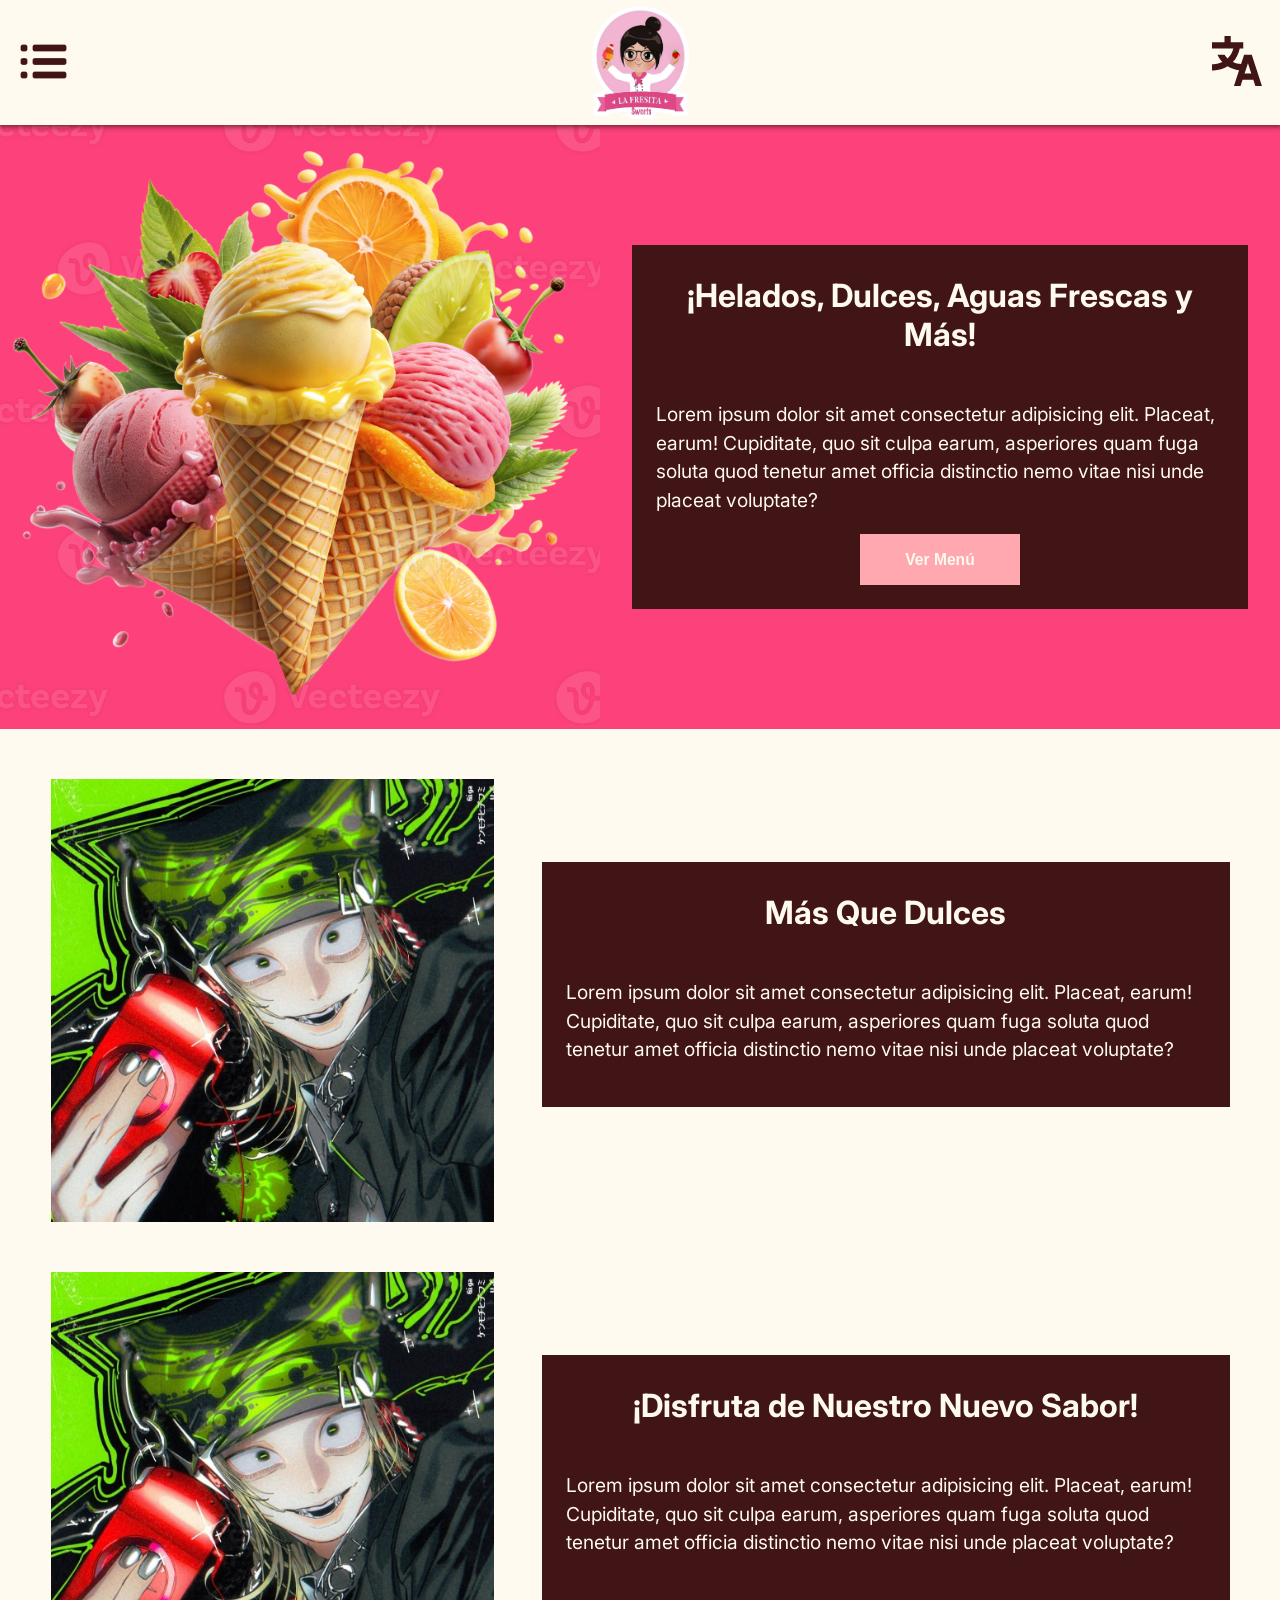
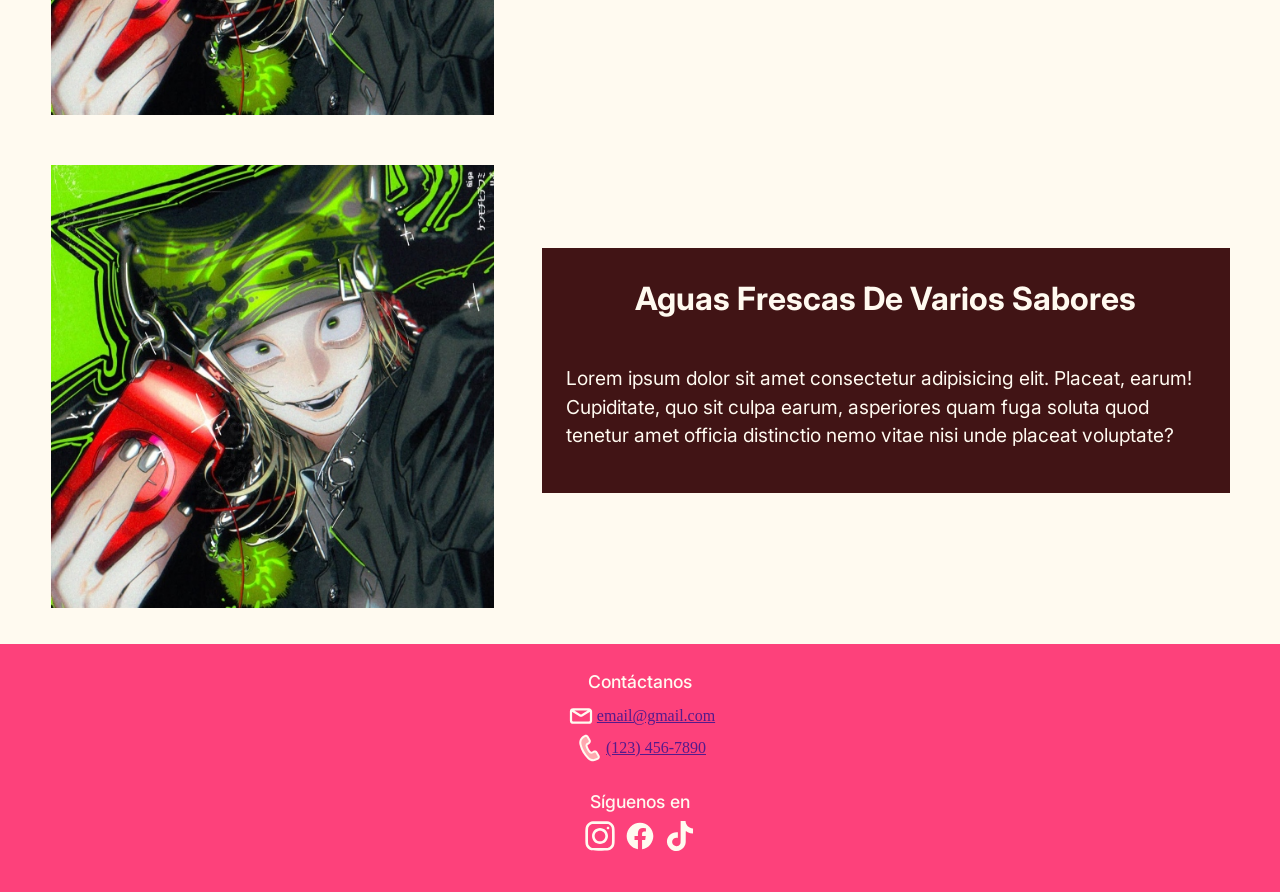
==== index.html @ c8220869 "Initial commit for La Fresita Sweets website" ====
<!DOCTYPE html>
<html lang="es"> <!-- sets language to Spanish -->
    <head>
        <meta charset="UTF-8">
        <meta name="viewport" content="width=device-width, initial-scale=1.0">

        <!-- CSS Style Sheet -->
        <link rel="stylesheet" href="style.css">

        <!-- Fonts -->
        <link rel="preconnect" href="https://fonts.googleapis.com">
        <link rel="preconnect" href="https://fonts.gstatic.com" crossorigin>
        <link href="https://fonts.googleapis.com/css2?family=Inter:ital,opsz,wght@0,14..32,100..900;1,14..32,100..900&display=swap" rel="stylesheet">

        <title>La Fresita Sweets</title>

        <!-- Favicon -->
        <link rel="icon" href="Images/fresita-logo.png" type="image/png">
    </head>

    <body>
        <!-- Header, Dropdown Menu, and Language Selector -->
        <header>
            <div class="container" id="header-options">
                <div class="dropdown">
                    <button>
                        <img id="dropdown-menu" src="Images/dropdown-brown.svg" type="image/svg">
                    </button>
                    <div class="dropdown-options" id="nav-options">
                        <a href="">Nuestro Menú</a>
                        <a href="">Contáctanos</a>
                        <a href="">Ubicación</a>
                        <a href="">Síguenos</a>
                    </div>
                </div>
                <img id="store-logo" src="Images/fresita-logo.png" type="image/png">
                <div class="dropdown" id="language-dropdown">
                    <button>
                        <img id="language-icon" src="Images/language-icon.svg" type="image/svg">
                    </button>
                    <div class="dropdown-options" id="language-options">
                        <a href="">Español</a>
                        <a href="">English</a>
                        <a href="">日本語</a>
                    </div>
                </div>
            </div>
        </header>

        <!-- Website "Hook" -->
        <section>
            <div class="column-container horizontal-appearance">
                <div id="hook-image-container">
                    <img id="attention-grabber-image" src="Images/three-ice-creams.webp" type="image/jpg">
                </div>
                <div class="text-container landscape-text-container">
                    <h2 class="inter-header-text">¡Helados, Dulces, Aguas Frescas y Más!</h2>                        
                    <p class="inter-box-text">
                        Lorem ipsum dolor sit amet consectetur 
                        adipisicing elit. Placeat, earum! 
                        Cupiditate, quo sit culpa earum, asperiores 
                        quam fuga soluta quod tenetur amet officia 
                        distinctio nemo vitae nisi unde placeat 
                        voluptate?
                    </p>
                    <button class="container center-container hook-button">
                        <h3>Ver Menú</h3>
                    </button>
                </div>
            </div>
        </section>

        <br>

        <!-- Section 2 Hooks -->
        <section>
            <div class="column-container next-section-container">
                <div class="image-container">
                    <img class="filler-image" src="Images/ribuXGiga.png" type="image/png">
                </div>
                <div class="text-container landscape-text-container">
                    <h2 class="inter-header-text">Más Que Dulces</h2>
                    <p class="inter-box-text">
                        Lorem ipsum dolor sit amet consectetur 
                        adipisicing elit. Placeat, earum! 
                        Cupiditate, quo sit culpa earum, asperiores 
                        quam fuga soluta quod tenetur amet officia 
                        distinctio nemo vitae nisi unde placeat 
                        voluptate?
                    </p>
                </div>
            </div>
        </section>

        <br>

        <section>
            <div class="column-container next-section-container">
                <div class="image-container">
                    <img class="filler-image" src="Images/ribuXGiga.png" type="image/png">
                </div>
                <div class="text-container landscape-text-container">
                    <h2 class="inter-header-text">¡Disfruta de Nuestro Nuevo Sabor!</h2>
                    <p class="inter-box-text">
                        Lorem ipsum dolor sit amet consectetur 
                        adipisicing elit. Placeat, earum! 
                        Cupiditate, quo sit culpa earum, asperiores 
                        quam fuga soluta quod tenetur amet officia 
                        distinctio nemo vitae nisi unde placeat 
                        voluptate?
                    </p>
                </div>
            </div>
        </section>
        
        <br>

        <section>
            <div class="column-container next-section-container">
                <div class="image-container">
                    <img class="filler-image" src="Images/ribuXGiga.png" type="image/png">
                </div>
                <div class="text-container landscape-text-container">
                    <h2 class="inter-header-text">Aguas Frescas De Varios Sabores</h2>
                    <p class="inter-box-text">
                        Lorem ipsum dolor sit amet consectetur 
                        adipisicing elit. Placeat, earum! 
                        Cupiditate, quo sit culpa earum, asperiores 
                        quam fuga soluta quod tenetur amet officia 
                        distinctio nemo vitae nisi unde placeat 
                        voluptate?
                    </p>
                </div>
            </div>
        </section>
        
        <br>
        <br>

        <!-- Page Footer, Contact Us, Follow Us Section -->
        <footer>
            <div class="container new-column-container" id="footer-style">
                <br>
                <div class="new-column-container">
                    <div class="new-column-container">
                        <h3 class="inter-h3-text">Contáctanos</h3>
                        <div class="container">
                            <img class="icons" src="Images/email-icon.svg">
                            <a href="">email@gmail.com</a>
                        </div>
                        <div class="container">
                            <img class="icons" src="Images/phone-icon.svg">
                            <a href="">(123) 456-7890</a>
                        </div>
                    </div>

                    <br>

                    <div class="container new-column-container">
                        <h3 class="inter-h3-text">Síguenos en</h3>
                        <div class="container" id="social-media">
                            <a href="">
                                <img class="icons" src="Images/instagram-icon.svg">
                            </a>
                            <a href="">
                                <img class="icons" src="Images/facebook-icon.svg">
                            </a>
                            <a href="">
                                <img class="icons" src="Images/tiktok-icon.svg">
                            </a>
                        </div>
                    </div>
                </div>
                <br>
                <br>
            </div>
        </footer>
        <script src="index.js"></script>
    </body>
</html>
---- style.css ----
:root{
    --accent-color1: #411415;
    --low-opacity-accent-color-1: #411415b3;
    --accent-color2: #FFA8AF;
    --accent-color3: #FD417B;
    --bg-color: floralwhite;
    --main-text-color: floralwhite;
    --dropdown-hover-color: #d76871;
    --low-opacity-dropdown-hover-color: #e25e67d9;
}

html, body{
    font-size: 1rem;
    padding: 0;
    margin: 0;
    background-color: var(--bg-color);
}

/* CLASSES */
.container{
    display: flex;
    flex-direction: row;
    justify-content: space-between;
    align-items: center;
}

.column-container{
    display: flex;
    flex-direction: column;
    justify-content: flex-start;
    align-items: center;
}

.center-container{
    display: flex;
    justify-content: center;
}

.text-container{
    background-color: var(--accent-color1);
    padding: 1.5em;
    padding-top: 5px;
    display: flex;
    flex-direction: column;
    align-items: center;
    position: static;
}

.dropdown{
    display: inline-block;
    position: relative;
    z-index: 1;
}

.dropdown button {
    background-color: transparent;
    cursor: pointer;
}

.dropdown a {
    display: block;
    text-decoration: none;
    color: var(--accent-color1);
    padding: 10px 15px;
    text-align: center;
    padding: 20px 12px;
}

.dropdown .dropdown-options {
    display: none;
    background-color: var(--accent-color2);
    position: absolute;
    box-shadow: 3px 4px 5px var(--low-opacity-accent-color-1);
}

.dropdown #language-options{
    width: 130%;
    height: auto;
    right: 0;
    font-size: 1.5em;
}

.dropdown #nav-options{
    width: 8em;
    height: auto;
    font-size: 1.5em;
}

.dropdown:hover .dropdown-options{
    display: block;
}

.dropdown:hover button{
    background-color: var(--low-opacity-dropdown-hover-color);
}

.dropdown a:hover{
    background-color: var(--dropdown-hover-color);
}

button{
    border: none;
}

.image-container{
    aspect-ratio: 1 / 1;
    width: 100%;
    max-width: 375px;
    overflow: hidden;
    margin: 3em 3em 3em 0 3em;
}

.filler-image{
    width: 100%;
    height: 100%;
    object-fit: cover;
}

.landscape-text-container{
    width: 70vw;
    translate: 0 -10%;
    top: 40%;
}

.next-section-container{
    background-color: transparent;
}

.hook-button{
    width: min(40%, 10rem);
    background-color: var(--accent-color2);
    border: 0;
    color: var(--main-text-color);
    text-align: center;
}

.hook-button:hover{
    background-color: var(--low-opacity-dropdown-hover-color);
    cursor: pointer;
}

.icons{
    width: 2em;
    height: auto;
}

.new-column-container{
    display: flex;
    flex-direction: column;
    justify-content: flex-start;
    align-items: center;
}


/* IDs */
#hook-image-container{
    height: fit-content;
    width: 100%;
    background-color: var(--accent-color3);
    box-shadow: 0 0 0 200px var(--accent-color3);
    clip-path: inset(0 0 -200px 0);
    position: relative;
    z-index: 0;
}

#header-options{
    background-color: var(--bg-color);
    height: 125px;
    width: 100%;
    box-shadow: 0 0 5px 2px var(--low-opacity-accent-color-1);
    position: relative;
    z-index: 1;
}

#footer-style{
    width: 100%;
    height: auto;
    background-color: var(--accent-color3);
    position: relative;
}

#footer-button{
    width: fit-content;
    height: auto;
    padding: 0 1em;
    position: absolute;
    translate: 0 -50%;
}

#social-media{
    gap: .5em;
}

/* FONTS */
.inter-header-text{
    font-family: "Inter", sans-serif;
    font-optical-sizing: auto;
    font-weight: 700;
    font-style: normal;
    font-size: 1.8rem;
    text-align: center;
    color: var(--main-text-color);
}

.inter-box-text {
    font-family: "Inter", sans-serif;
    font-optical-sizing: auto;
    font-weight: 400;
    font-style: normal;
    font-size: 16px;
    color: var(--main-text-color);
    line-height: 1.5;
}

.inter-h3-text{
    font-family: "Inter", sans-serif;
    font-optical-sizing: auto;
    font-weight: 500;
    font-style: normal;
    font-size: 1.1rem;
    text-align: center;
    color: var(--main-text-color);
    line-height: 3px;
}

.inter-h4-text{
    font-family: "Inter", sans-serif;
    font-optical-sizing: auto;
    font-weight: 500;
    font-style: normal;
    font-size: .9rem;
    text-align: center;
    color: var(--accent-color1);
    line-height: .5em;
}

.inter-h1-text{
    font-family: "Inter", sans-serif;
    font-optical-sizing: auto;
    font-weight: 700;
    font-style: normal;
    font-size: 3rem;
    text-align: center;
    color: var(--accent-color1);
}

/* IMAGES */
#attention-grabber-image{
    height: auto;
    width: 100%;
}

#dropdown-menu{
    height: 75px;
    width: auto;
}

#store-logo{
    height: 115px;
    width: auto;
    position: relative;
}

#language-icon{
    height: 50px;
    width: auto;
    margin: 12px;
}

#filler-image1{
    height: auto;
    width: 100%;
}

/* MEDIA QUERIES */

@media (min-width: 750px), (orientation: landscape){

    .column-container{
        flex-direction: row;
        justify-content: center;
    }

    .horizontal-appearance{
        background-color: var(--accent-color3);
    }

    #hook-image-container{
        background-color: transparent;
        box-shadow: none;
    }

    .landscape-text-container{
        height: auto;
        width: 50%;
        translate: none;
        /* transform: translate(-10%, 0); */
        margin: 0 2em;
    }

    .image-container{
        width: 100%;
        max-width: 475px;
        overflow: hidden;
    }

    .filler-image{
        width: 100%;
        height: auto;
        object-fit: cover;
        margin: 2em 2em;
    }

    .next-section-container{
        justify-content: center;
        gap: 1em;
    }
}

@media (min-width: 1024px) {

    #attention-grabber-image{
        height: 600px;
        width: auto;
    }
    
    #hook-image-container{
        width: fit-content;
    }

    .landscape-text-container{
        transform: none;
        margin: 0 2em;
    }

    .inter-header-text{
        font-size: 2rem;
    }

    .inter-box-text{
        font-size: 1.2rem;
    }

    .next-section-container{
        justify-content: center;
        gap: 1em;
    }
}
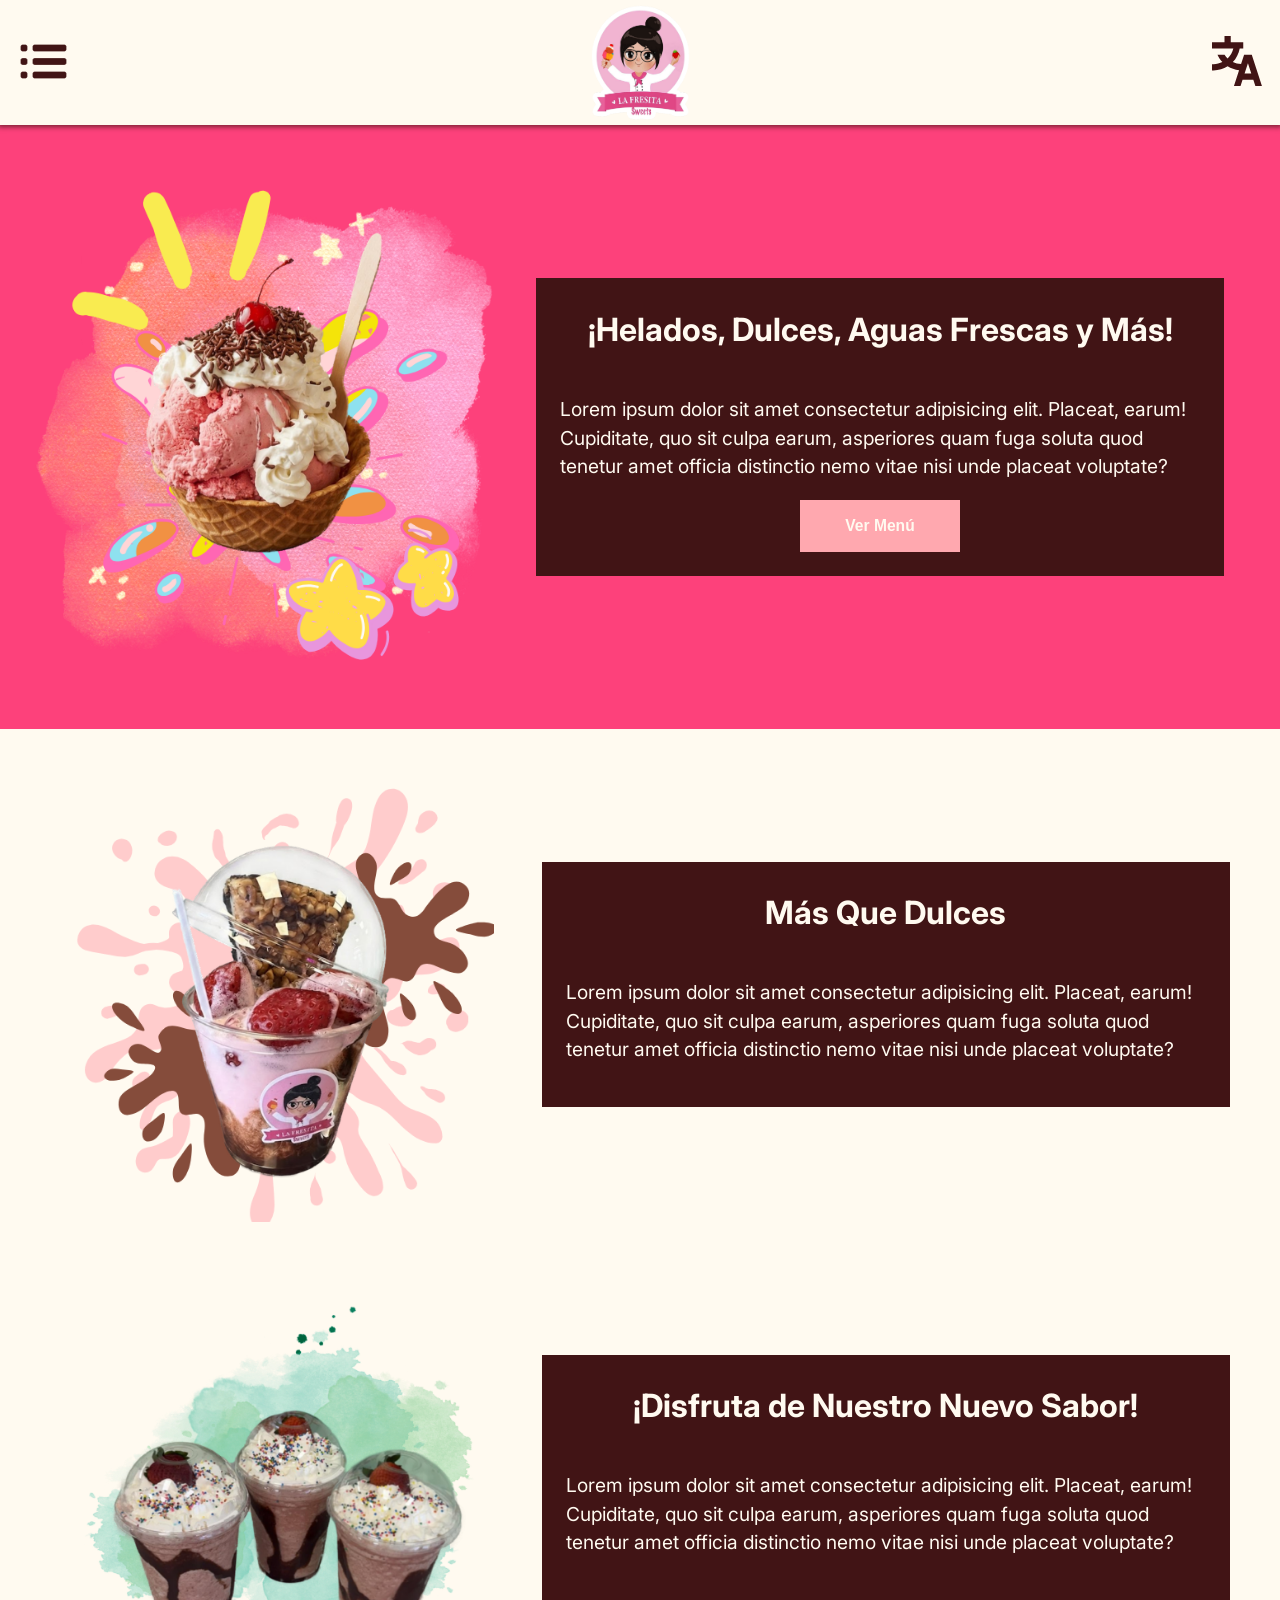
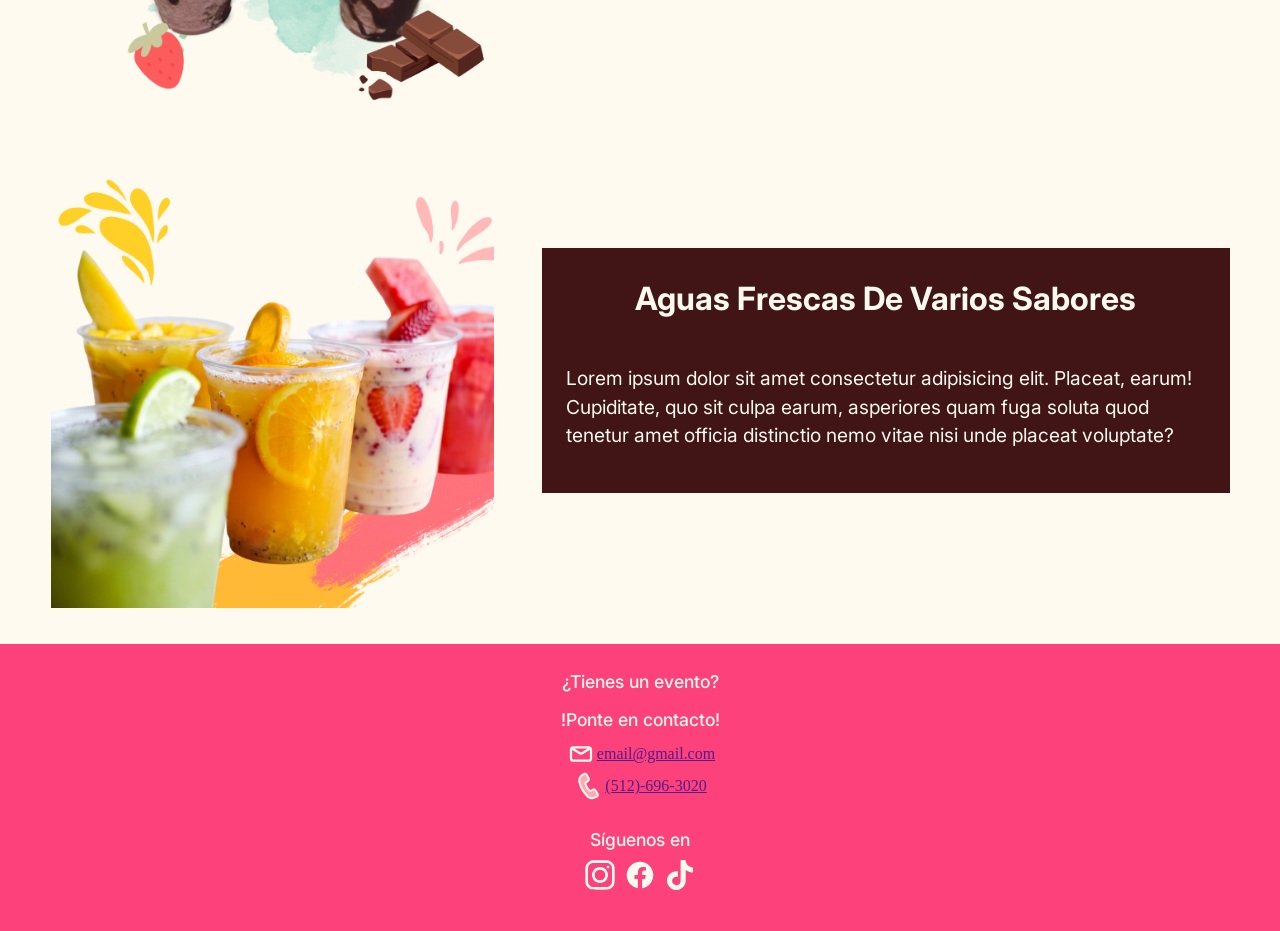
==== commit 0147806e: "Front page images done. TODO: EN translation, email, and filling in descriptions" ====
--- a/index.html
+++ b/index.html
@@ -51,7 +51,7 @@
         <section>
             <div class="column-container horizontal-appearance">
                 <div id="hook-image-container">
-                    <img id="attention-grabber-image" src="Images/three-ice-creams.webp" type="image/jpg">
+                    <img id="attention-grabber-image" src="Images/better-ice-cream1.png" type="image/jpg">
                 </div>
                 <div class="text-container landscape-text-container">
                     <h2 class="inter-header-text">¡Helados, Dulces, Aguas Frescas y Más!</h2>                        
@@ -76,7 +76,7 @@
         <section>
             <div class="column-container next-section-container">
                 <div class="image-container">
-                    <img class="filler-image" src="Images/ribuXGiga.png" type="image/png">
+                    <img class="filler-image" src="Images/better-ice-cream2.png" type="image/png">
                 </div>
                 <div class="text-container landscape-text-container">
                     <h2 class="inter-header-text">Más Que Dulces</h2>
@@ -97,7 +97,7 @@
         <section>
             <div class="column-container next-section-container">
                 <div class="image-container">
-                    <img class="filler-image" src="Images/ribuXGiga.png" type="image/png">
+                    <img class="filler-image" src="Images/better-ice-cream4.png" type="image/png">
                 </div>
                 <div class="text-container landscape-text-container">
                     <h2 class="inter-header-text">¡Disfruta de Nuestro Nuevo Sabor!</h2>
@@ -118,7 +118,7 @@
         <section>
             <div class="column-container next-section-container">
                 <div class="image-container">
-                    <img class="filler-image" src="Images/ribuXGiga.png" type="image/png">
+                    <img class="filler-image" src="Images/better-ice-cream3.png" type="image/png">
                 </div>
                 <div class="text-container landscape-text-container">
                     <h2 class="inter-header-text">Aguas Frescas De Varios Sabores</h2>
@@ -143,14 +143,15 @@
                 <br>
                 <div class="new-column-container">
                     <div class="new-column-container">
-                        <h3 class="inter-h3-text">Contáctanos</h3>
+                        <h3 class="inter-h3-text">¿Tienes un evento?</h3>
+                        <h3 class="inter-h3-text">!Ponte en contacto!</h3>
                         <div class="container">
                             <img class="icons" src="Images/email-icon.svg">
                             <a href="">email@gmail.com</a>
                         </div>
                         <div class="container">
                             <img class="icons" src="Images/phone-icon.svg">
-                            <a href="">(123) 456-7890</a>
+                            <a href="">(512)-696-3020</a>
                         </div>
                     </div>
 
@@ -159,13 +160,13 @@
                     <div class="container new-column-container">
                         <h3 class="inter-h3-text">Síguenos en</h3>
                         <div class="container" id="social-media">
-                            <a href="">
+                            <a href="https://www.instagram.com/lafresita.sweets/">
                                 <img class="icons" src="Images/instagram-icon.svg">
                             </a>
-                            <a href="">
+                            <a href="https://www.facebook.com/profile.php?id=61572434355520">
                                 <img class="icons" src="Images/facebook-icon.svg">
                             </a>
-                            <a href="">
+                            <a href="https://www.tiktok.com/@la.fresita.sweets">
                                 <img class="icons" src="Images/tiktok-icon.svg">
                             </a>
                         </div>
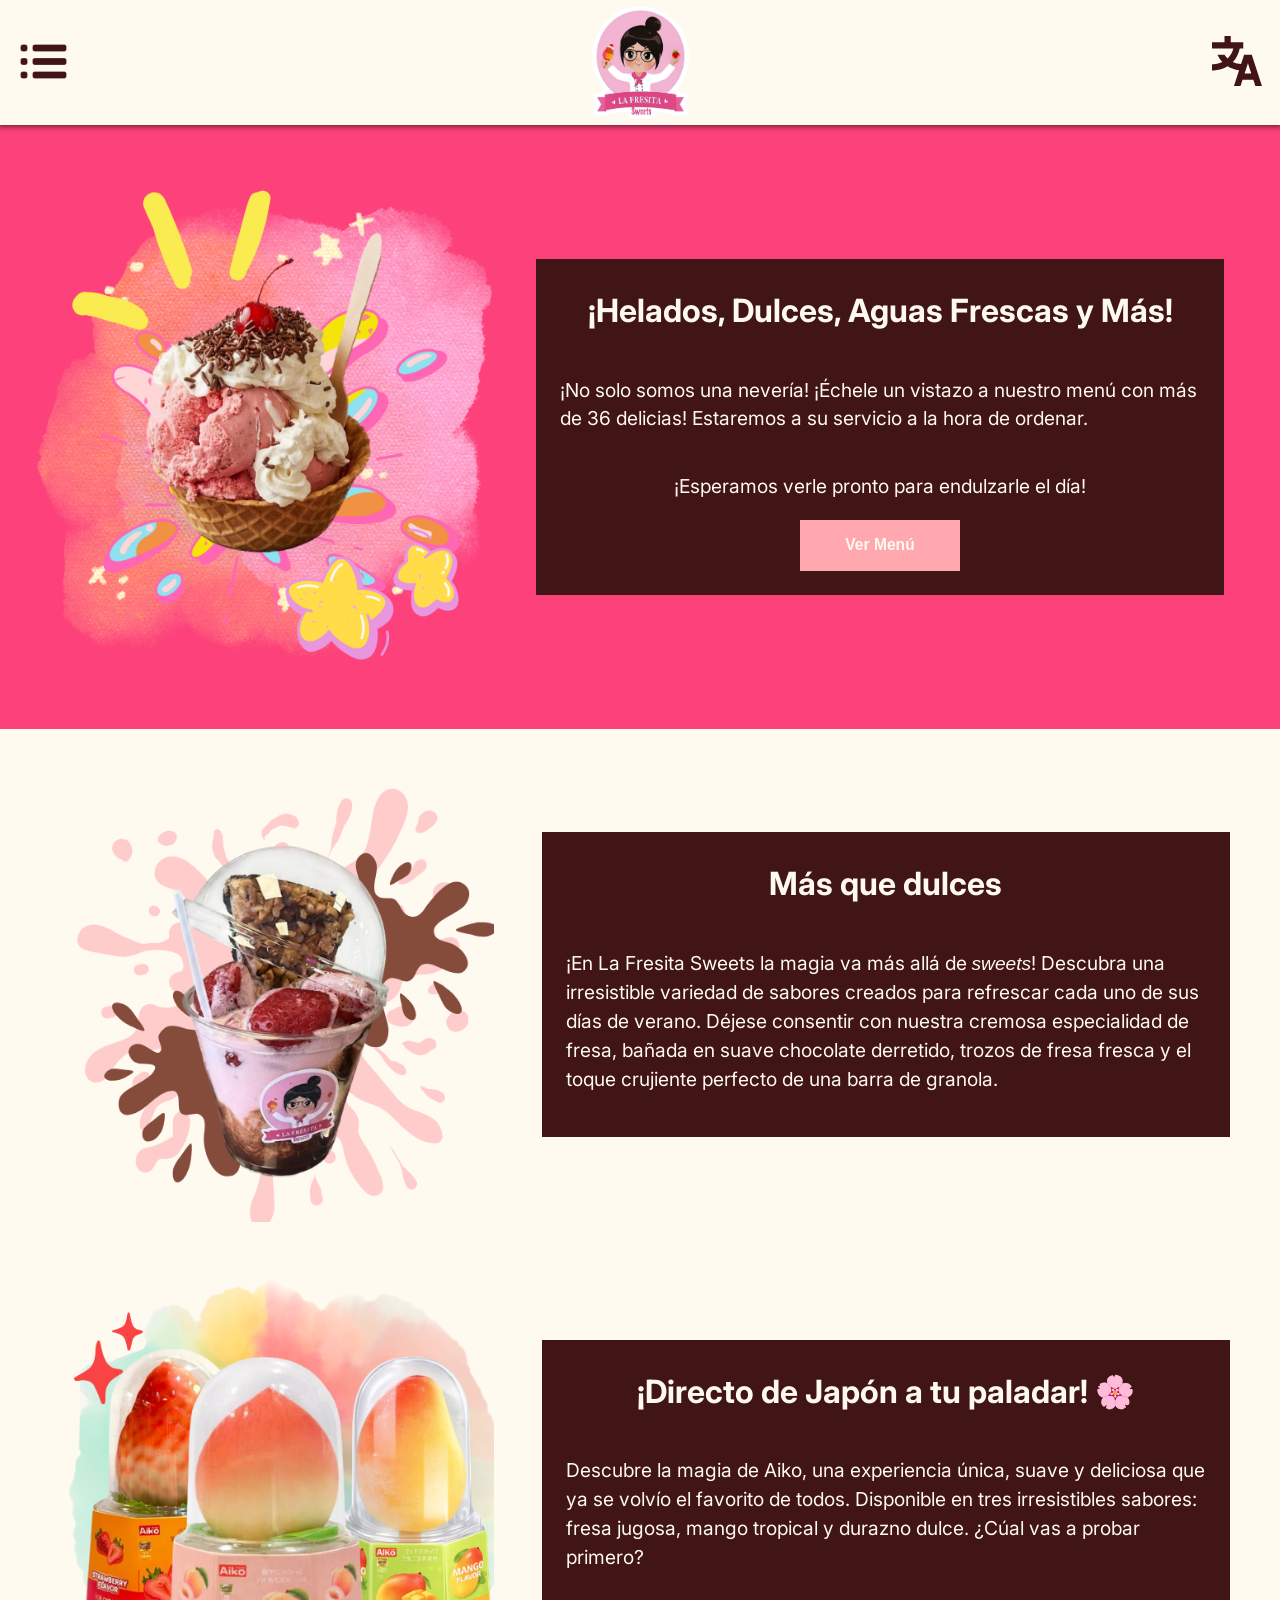
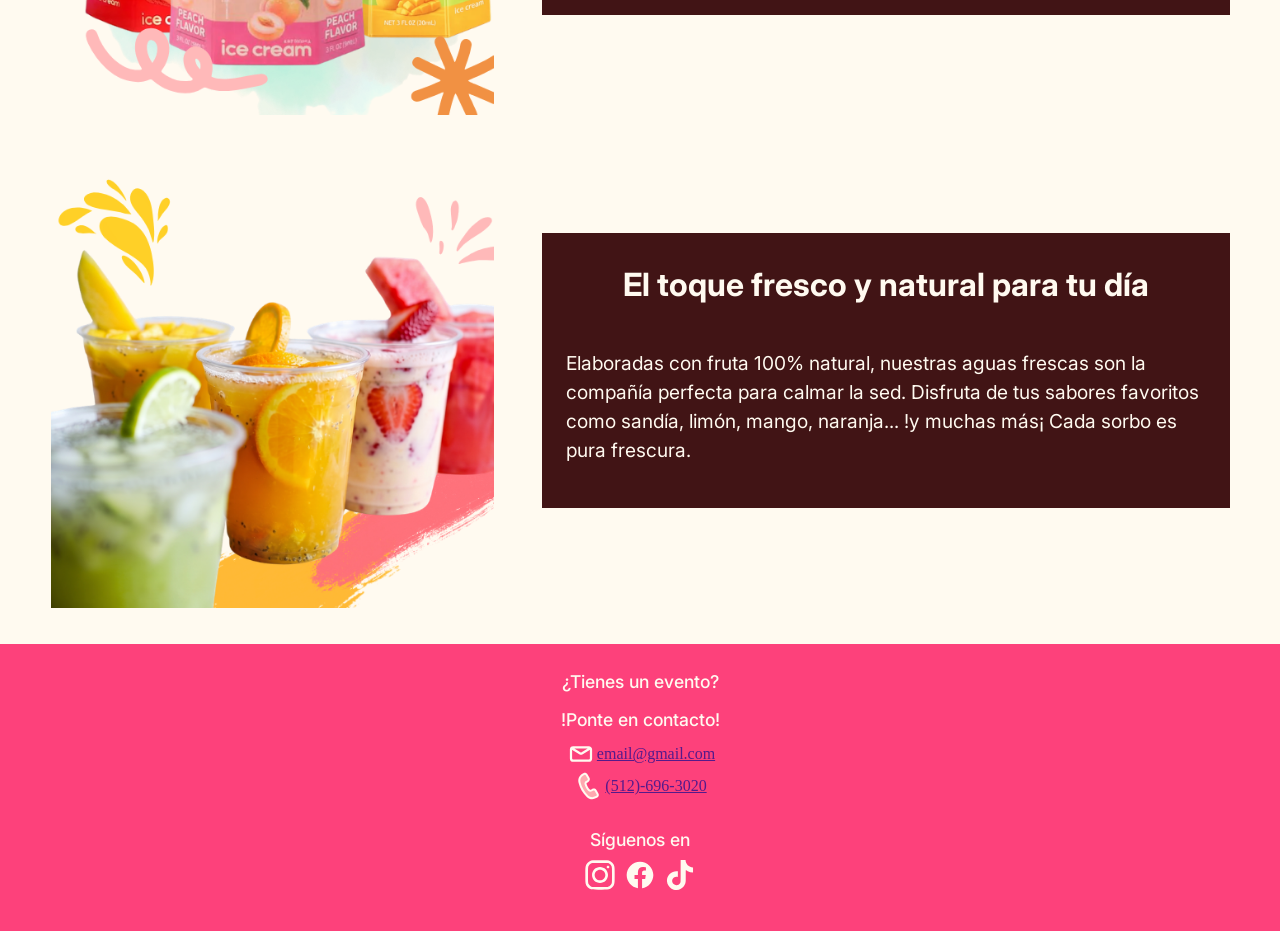
==== commit 1515d6b8: "Tweaked the images a bit and gave each one a description. TODO: make menu button clickable, the drop" ====
--- a/index.html
+++ b/index.html
@@ -30,7 +30,6 @@
                         <a href="">Nuestro Menú</a>
                         <a href="">Contáctanos</a>
                         <a href="">Ubicación</a>
-                        <a href="">Síguenos</a>
                     </div>
                 </div>
                 <img id="store-logo" src="Images/fresita-logo.png" type="image/png">
@@ -41,7 +40,7 @@
                     <div class="dropdown-options" id="language-options">
                         <a href="">Español</a>
                         <a href="">English</a>
-                        <a href="">日本語</a>
+                        <!-- <a href="">日本語</a> -->
                     </div>
                 </div>
             </div>
@@ -56,12 +55,13 @@
                 <div class="text-container landscape-text-container">
                     <h2 class="inter-header-text">¡Helados, Dulces, Aguas Frescas y Más!</h2>                        
                     <p class="inter-box-text">
-                        Lorem ipsum dolor sit amet consectetur 
-                        adipisicing elit. Placeat, earum! 
-                        Cupiditate, quo sit culpa earum, asperiores 
-                        quam fuga soluta quod tenetur amet officia 
-                        distinctio nemo vitae nisi unde placeat 
-                        voluptate?
+                        ¡No solo somos una nevería! ¡Échele un vistazo a nuestro menú
+                        con más de 36 delicias! Estaremos a su servicio a la hora
+                        de ordenar.
+                    </p>
+                    <p class="inter-box-text">
+                        ¡Esperamos verle pronto para endulzarle el día!
+                        <!-- lmao, I don't know why this one is centered and the one above isn't -->
                     </p>
                     <button class="container center-container hook-button">
                         <h3>Ver Menú</h3>
@@ -79,14 +79,14 @@
                     <img class="filler-image" src="Images/better-ice-cream2.png" type="image/png">
                 </div>
                 <div class="text-container landscape-text-container">
-                    <h2 class="inter-header-text">Más Que Dulces</h2>
+                    <h2 class="inter-header-text">Más que dulces</h2>
                     <p class="inter-box-text">
-                        Lorem ipsum dolor sit amet consectetur 
-                        adipisicing elit. Placeat, earum! 
-                        Cupiditate, quo sit culpa earum, asperiores 
-                        quam fuga soluta quod tenetur amet officia 
-                        distinctio nemo vitae nisi unde placeat 
-                        voluptate?
+                        ¡En La Fresita Sweets la magia va más allá de <em>sweets</em>!
+                        Descubra una irresistible variedad de sabores creados para
+                        refrescar cada uno de sus días de verano. Déjese consentir con
+                        nuestra cremosa especialidad de fresa, bañada en suave chocolate
+                        derretido, trozos de fresa fresca y el toque crujiente perfecto
+                        de una barra de granola.
                     </p>
                 </div>
             </div>
@@ -100,14 +100,12 @@
                     <img class="filler-image" src="Images/better-ice-cream4.png" type="image/png">
                 </div>
                 <div class="text-container landscape-text-container">
-                    <h2 class="inter-header-text">¡Disfruta de Nuestro Nuevo Sabor!</h2>
+                    <h2 class="inter-header-text">¡Directo de Japón a tu paladar! 🌸</h2>
                     <p class="inter-box-text">
-                        Lorem ipsum dolor sit amet consectetur 
-                        adipisicing elit. Placeat, earum! 
-                        Cupiditate, quo sit culpa earum, asperiores 
-                        quam fuga soluta quod tenetur amet officia 
-                        distinctio nemo vitae nisi unde placeat 
-                        voluptate?
+                        Descubre la magia de Aiko, una experiencia única, suave y
+                        deliciosa que ya se volvío el favorito de todos. Disponible
+                        en tres irresistibles sabores: fresa jugosa, mango tropical
+                        y durazno dulce. ¿Cúal vas a probar primero?
                     </p>
                 </div>
             </div>
@@ -121,14 +119,12 @@
                     <img class="filler-image" src="Images/better-ice-cream3.png" type="image/png">
                 </div>
                 <div class="text-container landscape-text-container">
-                    <h2 class="inter-header-text">Aguas Frescas De Varios Sabores</h2>
+                    <h2 class="inter-header-text">El toque fresco y natural para tu día</h2>
                     <p class="inter-box-text">
-                        Lorem ipsum dolor sit amet consectetur 
-                        adipisicing elit. Placeat, earum! 
-                        Cupiditate, quo sit culpa earum, asperiores 
-                        quam fuga soluta quod tenetur amet officia 
-                        distinctio nemo vitae nisi unde placeat 
-                        voluptate?
+                        Elaboradas con fruta 100% natural, nuestras aguas frescas son
+                        la compañía perfecta para calmar la sed. Disfruta de tus sabores
+                        favoritos como sandía, limón, mango, naranja... !y muchas más¡
+                        Cada sorbo es pura frescura.
                     </p>
                 </div>
             </div>
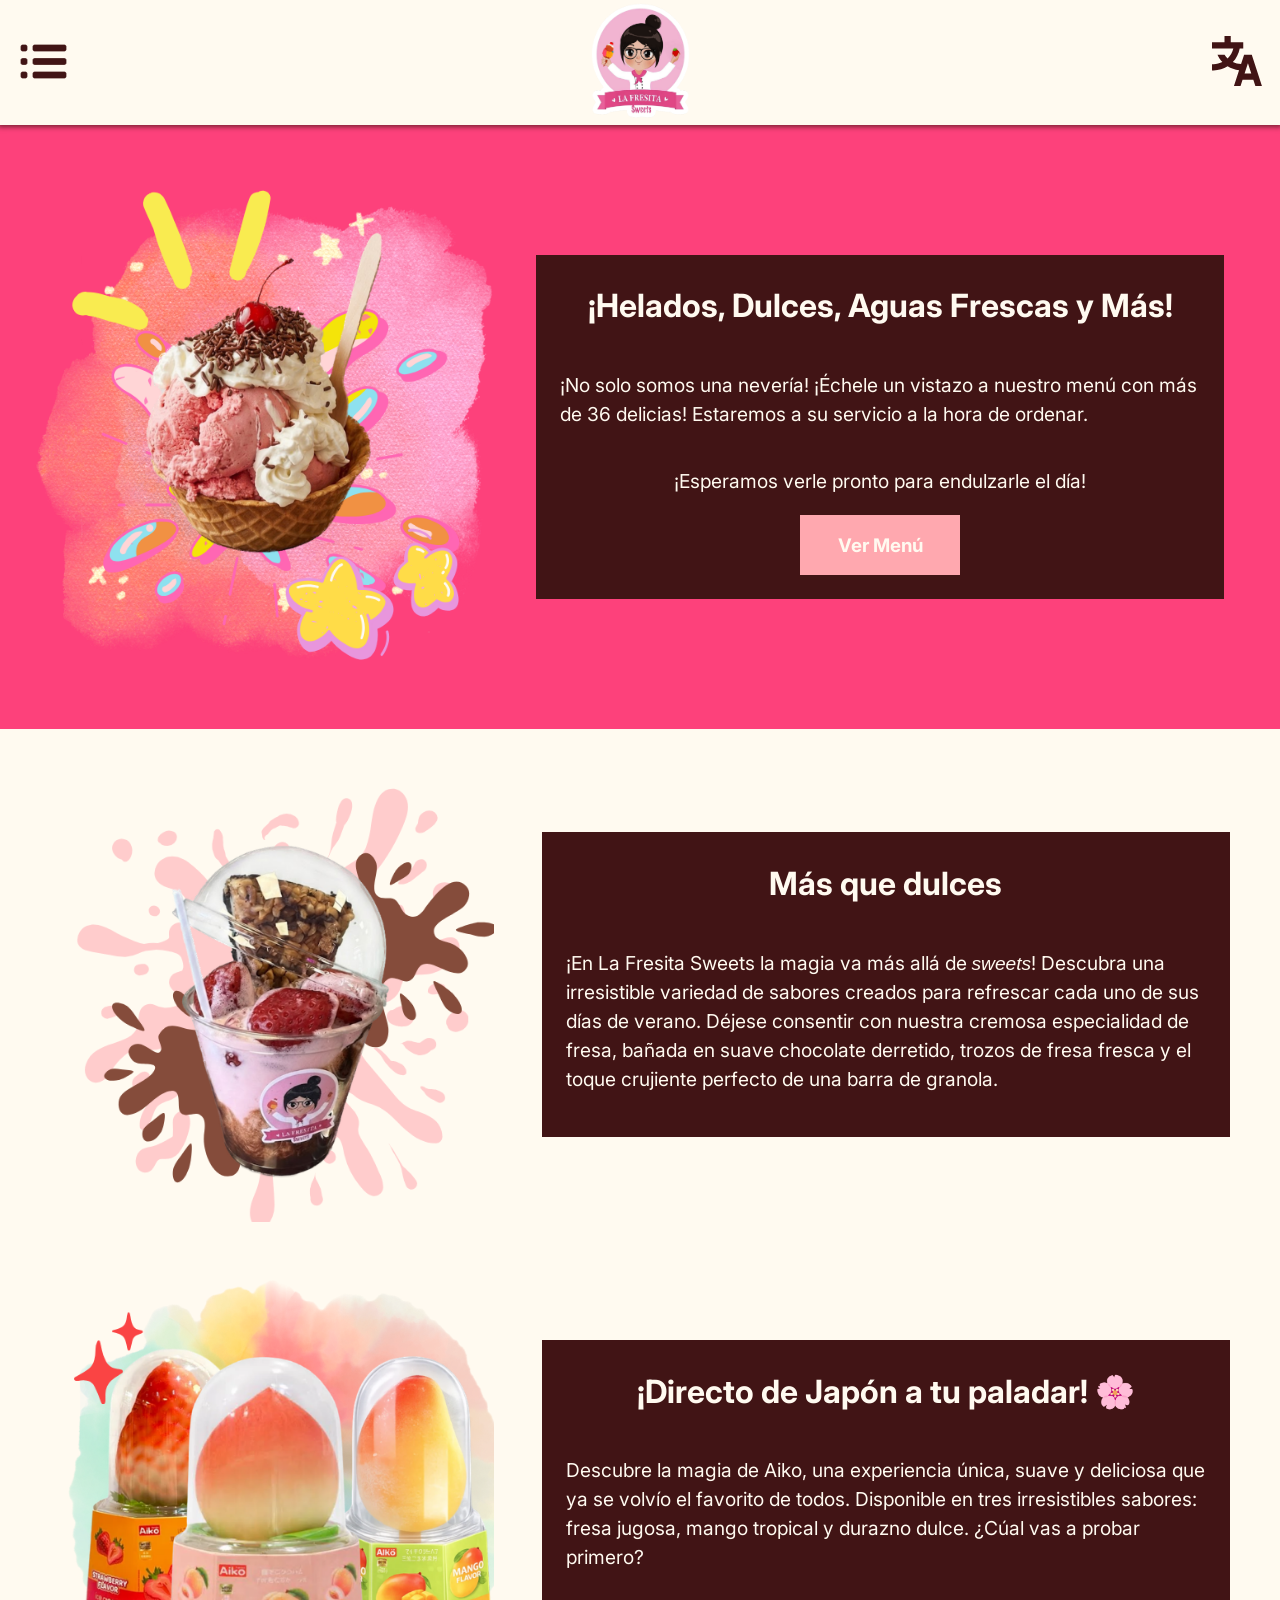
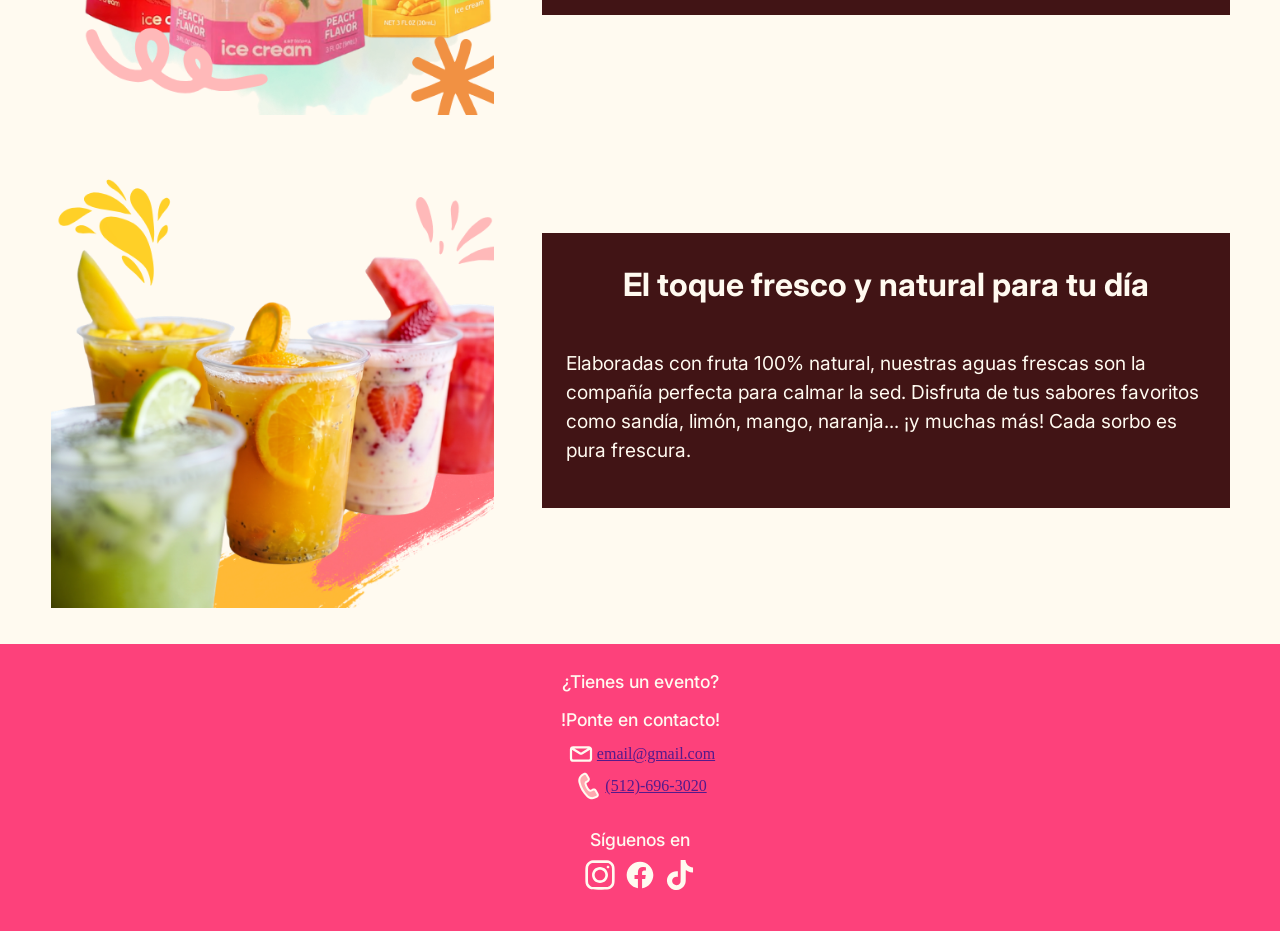
==== commit 5721b463: "Got the dropdown menu to work. TODO: multilanguage implementation and the actual menu" ====
--- a/index.html
+++ b/index.html
@@ -20,31 +20,9 @@
 
     <body>
         <!-- Header, Dropdown Menu, and Language Selector -->
-        <header>
-            <div class="container" id="header-options">
-                <div class="dropdown">
-                    <button>
-                        <img id="dropdown-menu" src="Images/dropdown-brown.svg" type="image/svg">
-                    </button>
-                    <div class="dropdown-options" id="nav-options">
-                        <a href="">Nuestro Menú</a>
-                        <a href="">Contáctanos</a>
-                        <a href="">Ubicación</a>
-                    </div>
-                </div>
-                <img id="store-logo" src="Images/fresita-logo.png" type="image/png">
-                <div class="dropdown" id="language-dropdown">
-                    <button>
-                        <img id="language-icon" src="Images/language-icon.svg" type="image/svg">
-                    </button>
-                    <div class="dropdown-options" id="language-options">
-                        <a href="">Español</a>
-                        <a href="">English</a>
-                        <!-- <a href="">日本語</a> -->
-                    </div>
-                </div>
-            </div>
-        </header>
+        <div id="nav-bar-header"></div>
+
+        <script src="index.js"></script>
 
         <!-- Website "Hook" -->
         <section>
@@ -63,9 +41,9 @@
                         ¡Esperamos verle pronto para endulzarle el día!
                         <!-- lmao, I don't know why this one is centered and the one above isn't -->
                     </p>
-                    <button class="container center-container hook-button">
+                    <a href="menu.html" class="center-container hook-button">
                         <h3>Ver Menú</h3>
-                    </button>
+                    </a>
                 </div>
             </div>
         </section>
@@ -123,7 +101,7 @@
                     <p class="inter-box-text">
                         Elaboradas con fruta 100% natural, nuestras aguas frescas son
                         la compañía perfecta para calmar la sed. Disfruta de tus sabores
-                        favoritos como sandía, limón, mango, naranja... !y muchas más¡
+                        favoritos como sandía, limón, mango, naranja... ¡y muchas más!
                         Cada sorbo es pura frescura.
                     </p>
                 </div>
--- a/style.css
+++ b/style.css
@@ -132,6 +132,8 @@
     border: 0;
     color: var(--main-text-color);
     text-align: center;
+    text-decoration: none;
+    font-family: "Inter", sans-serif;
 }
 
 .hook-button:hover{
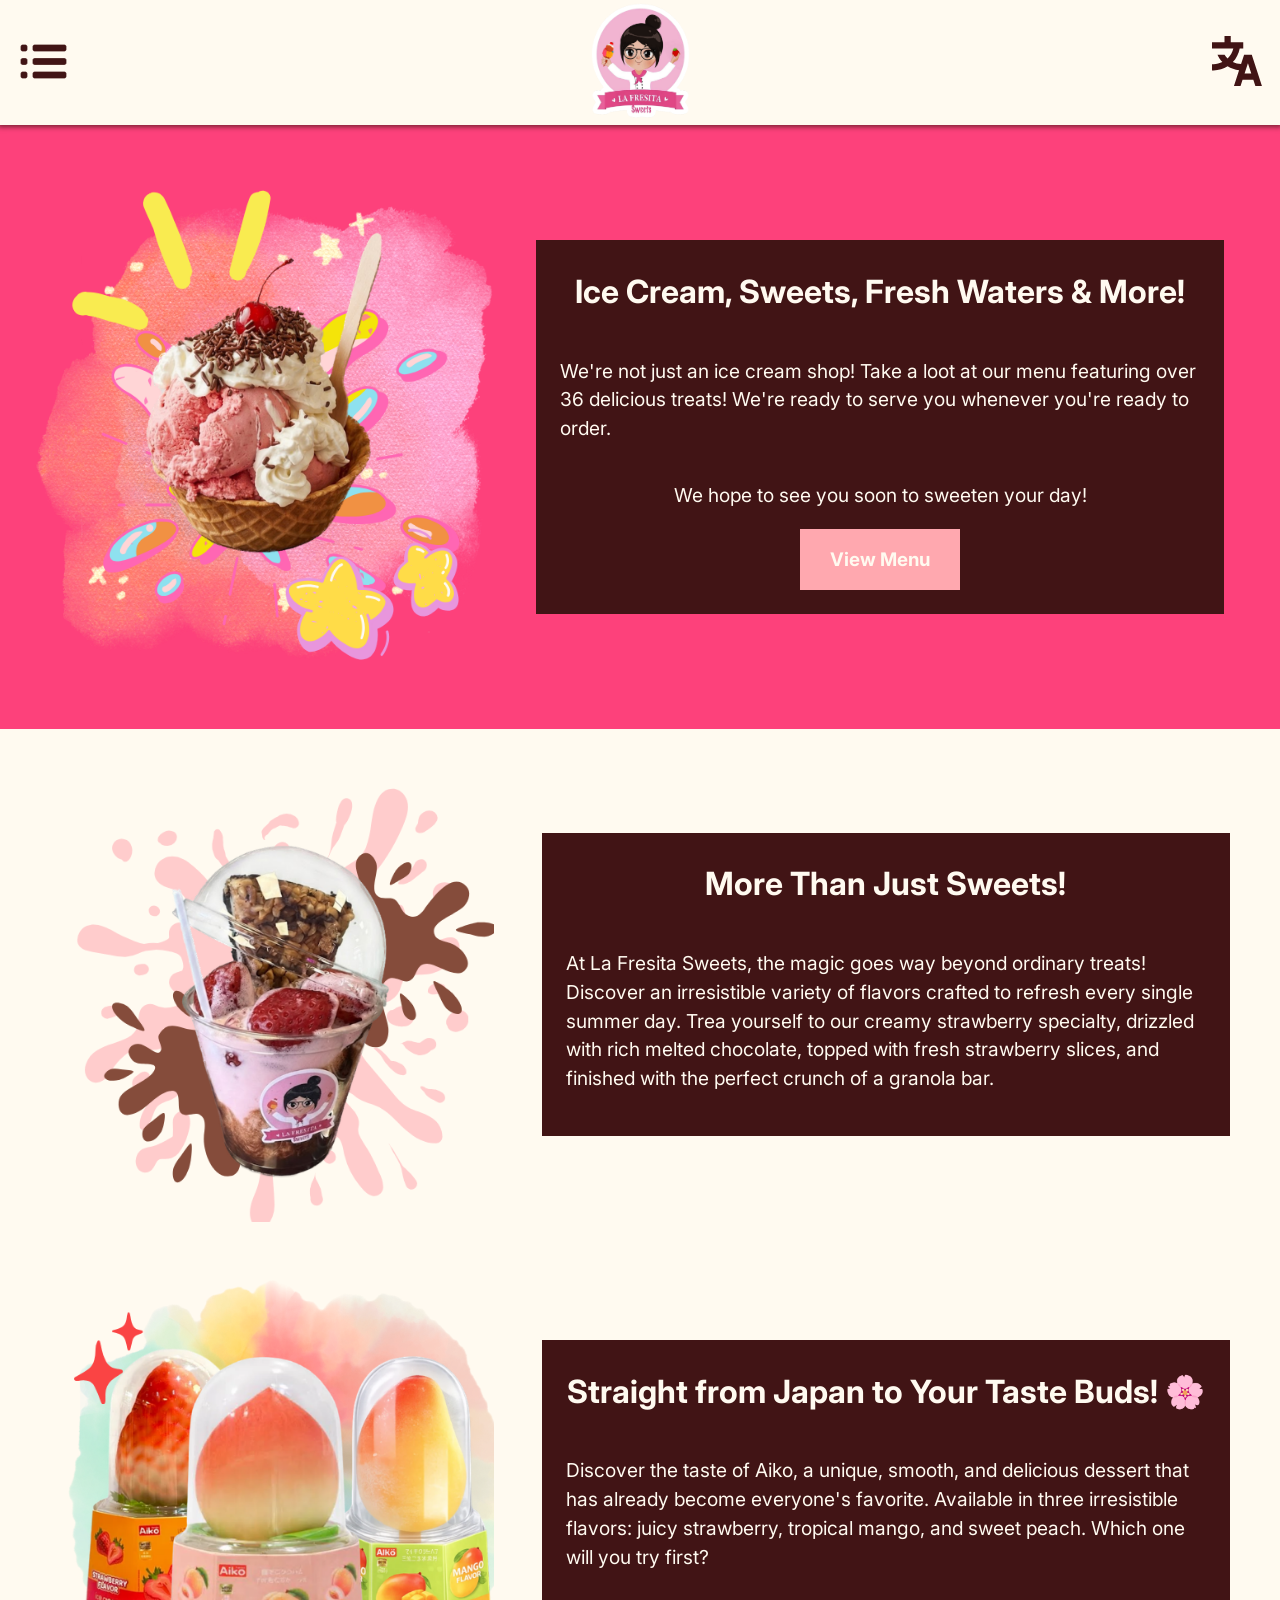
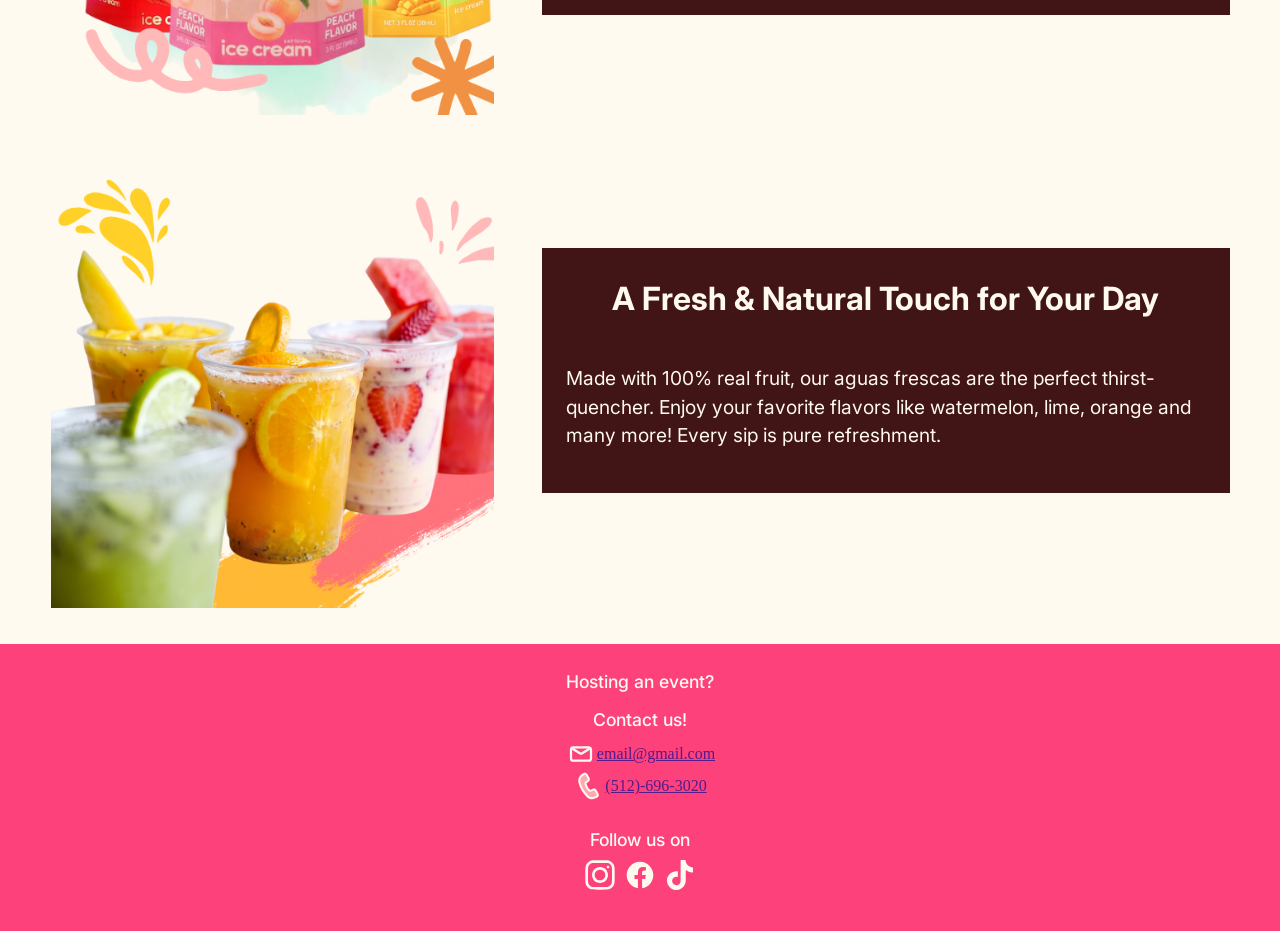
==== commit 43f7a0fe: "Translated the whole front page" ====
--- a/index.html
+++ b/index.html
@@ -1,5 +1,5 @@
 <!DOCTYPE html>
-<html lang="es"> <!-- sets language to Spanish -->
+<html> <!-- sets language to Spanish -->
     <head>
         <meta charset="UTF-8">
         <meta name="viewport" content="width=device-width, initial-scale=1.0">
@@ -31,18 +31,11 @@
                     <img id="attention-grabber-image" src="Images/better-ice-cream1.png" type="image/jpg">
                 </div>
                 <div class="text-container landscape-text-container">
-                    <h2 class="inter-header-text">¡Helados, Dulces, Aguas Frescas y Más!</h2>                        
-                    <p class="inter-box-text">
-                        ¡No solo somos una nevería! ¡Échele un vistazo a nuestro menú
-                        con más de 36 delicias! Estaremos a su servicio a la hora
-                        de ordenar.
-                    </p>
-                    <p class="inter-box-text">
-                        ¡Esperamos verle pronto para endulzarle el día!
-                        <!-- lmao, I don't know why this one is centered and the one above isn't -->
-                    </p>
+                    <h2 class="inter-header-text" data-i18n="hook.title"></h2>
+                    <p class="inter-box-text" data-i18n="hook.p1"></p>
+                    <p class="inter-box-text" data-i18n="hook.p2"></p>
                     <a href="menu.html" class="center-container hook-button">
-                        <h3>Ver Menú</h3>
+                        <h3 data-i18n="hook.menu"></h3>
                     </a>
                 </div>
             </div>
@@ -50,60 +43,47 @@
 
         <br>
 
-        <!-- Section 2 Hooks -->
+        <!-- Next Hooks -->
+
+        <!-- Section 1 -->
         <section>
             <div class="column-container next-section-container">
                 <div class="image-container">
                     <img class="filler-image" src="Images/better-ice-cream2.png" type="image/png">
                 </div>
                 <div class="text-container landscape-text-container">
-                    <h2 class="inter-header-text">Más que dulces</h2>
-                    <p class="inter-box-text">
-                        ¡En La Fresita Sweets la magia va más allá de <em>sweets</em>!
-                        Descubra una irresistible variedad de sabores creados para
-                        refrescar cada uno de sus días de verano. Déjese consentir con
-                        nuestra cremosa especialidad de fresa, bañada en suave chocolate
-                        derretido, trozos de fresa fresca y el toque crujiente perfecto
-                        de una barra de granola.
-                    </p>
+                    <h2 class="inter-header-text" data-i18n="section1.header"></h2>
+                    <p class="inter-box-text" data-i18n="section1.p1"></p>
                 </div>
             </div>
         </section>
 
         <br>
 
+        <!-- Section 2 -->
         <section>
             <div class="column-container next-section-container">
                 <div class="image-container">
                     <img class="filler-image" src="Images/better-ice-cream4.png" type="image/png">
                 </div>
                 <div class="text-container landscape-text-container">
-                    <h2 class="inter-header-text">¡Directo de Japón a tu paladar! 🌸</h2>
-                    <p class="inter-box-text">
-                        Descubre la magia de Aiko, una experiencia única, suave y
-                        deliciosa que ya se volvío el favorito de todos. Disponible
-                        en tres irresistibles sabores: fresa jugosa, mango tropical
-                        y durazno dulce. ¿Cúal vas a probar primero?
-                    </p>
+                    <h2 class="inter-header-text" data-i18n="section2.header"></h2>
+                    <p class="inter-box-text" data-i18n="section2.p1"></p>
                 </div>
             </div>
         </section>
         
         <br>
 
+        <!-- Section 3 -->
         <section>
             <div class="column-container next-section-container">
                 <div class="image-container">
                     <img class="filler-image" src="Images/better-ice-cream3.png" type="image/png">
                 </div>
                 <div class="text-container landscape-text-container">
-                    <h2 class="inter-header-text">El toque fresco y natural para tu día</h2>
-                    <p class="inter-box-text">
-                        Elaboradas con fruta 100% natural, nuestras aguas frescas son
-                        la compañía perfecta para calmar la sed. Disfruta de tus sabores
-                        favoritos como sandía, limón, mango, naranja... ¡y muchas más!
-                        Cada sorbo es pura frescura.
-                    </p>
+                    <h2 class="inter-header-text" data-i18n="section3.header"></h2>
+                    <p class="inter-box-text" data-i18n="section3.p1"></p>
                 </div>
             </div>
         </section>
@@ -117,8 +97,8 @@
                 <br>
                 <div class="new-column-container">
                     <div class="new-column-container">
-                        <h3 class="inter-h3-text">¿Tienes un evento?</h3>
-                        <h3 class="inter-h3-text">!Ponte en contacto!</h3>
+                        <h3 class="inter-h3-text" data-i18n="footer.h1"></h3>
+                        <h3 class="inter-h3-text" data-i18n="footer.h2"></h3>
                         <div class="container">
                             <img class="icons" src="Images/email-icon.svg">
                             <a href="">email@gmail.com</a>
@@ -132,7 +112,7 @@
                     <br>
 
                     <div class="container new-column-container">
-                        <h3 class="inter-h3-text">Síguenos en</h3>
+                        <h3 class="inter-h3-text" data-i18n="footer.follow-us"></h3>
                         <div class="container" id="social-media">
                             <a href="https://www.instagram.com/lafresita.sweets/">
                                 <img class="icons" src="Images/instagram-icon.svg">
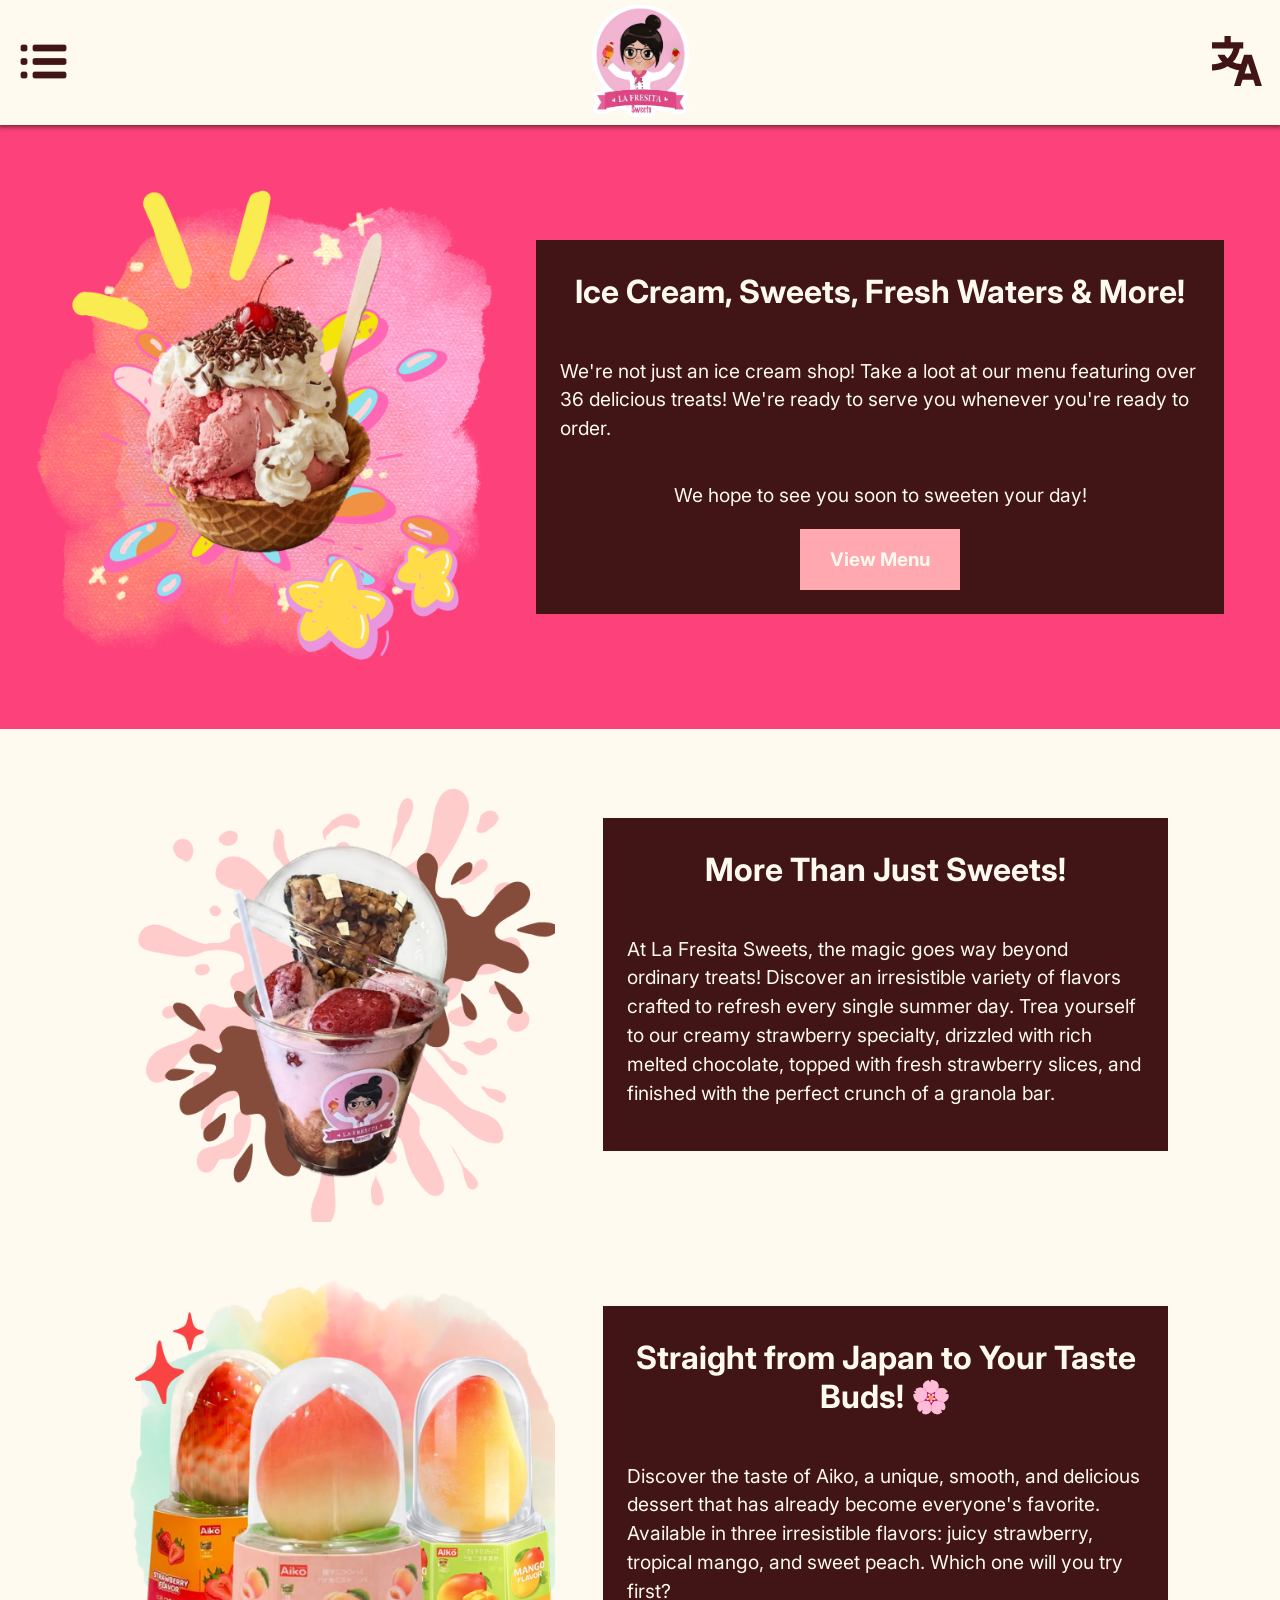
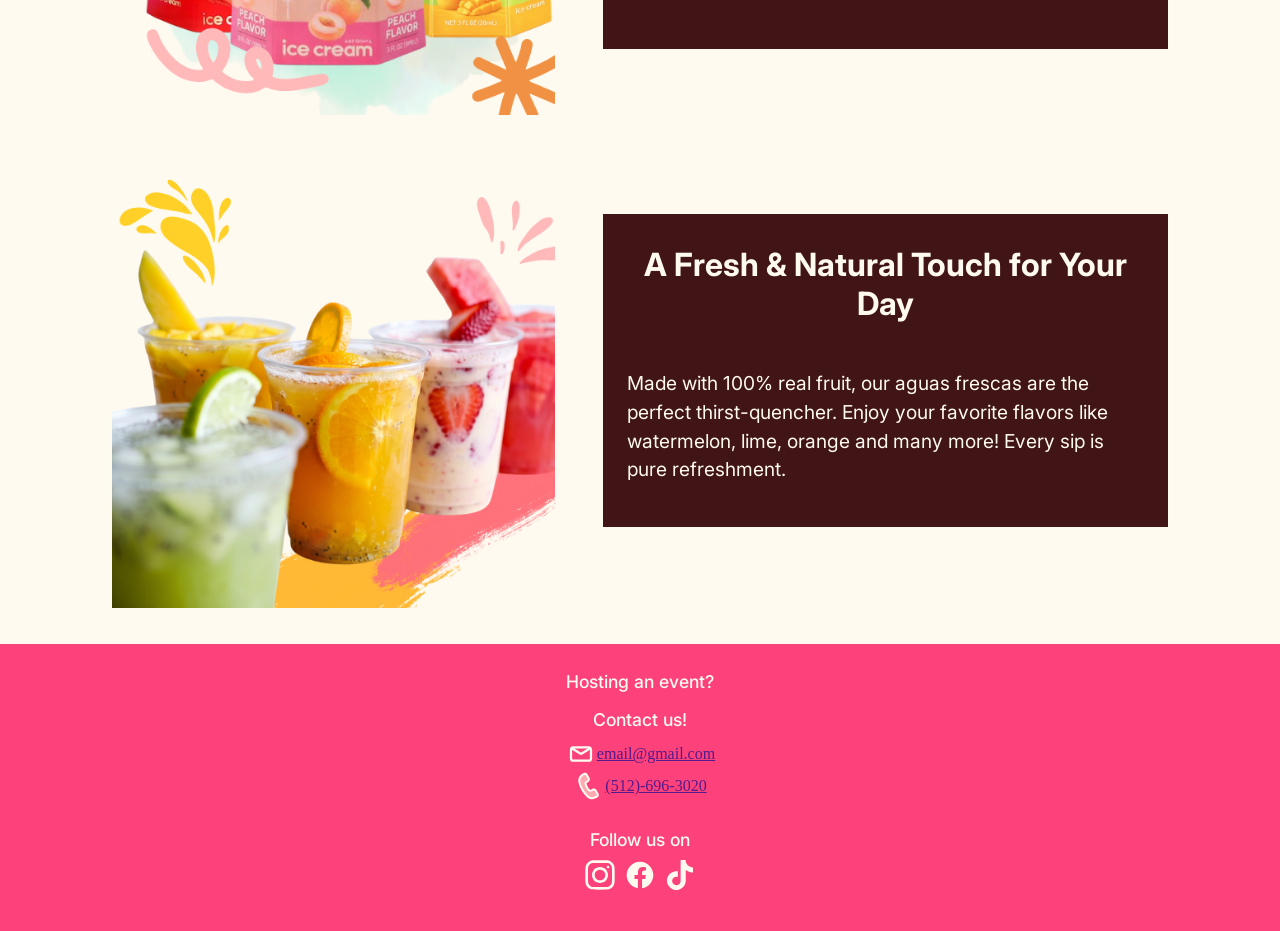
==== commit 79792c4a: "Added map and location page. TODO: contact us page and menu" ====
--- a/index.html
+++ b/index.html
@@ -21,7 +21,7 @@
     <body>
         <!-- Header, Dropdown Menu, and Language Selector -->
         <div id="nav-bar-header"></div>
-
+        
         <script src="index.js"></script>
 
         <!-- Website "Hook" -->
--- a/style.css
+++ b/style.css
@@ -153,6 +153,22 @@
     align-items: center;
 }
 
+.horizontal-appearance{
+    background-color: var(--accent-color3);
+}
+
+.location-container{
+    padding: 3em 0 5em 0;
+}
+
+.map-container iframe{
+    padding: 3em 0 0 0;
+    width: 70vw;
+    height: 50vh;
+    border: 0;
+    display: block;
+}
+
 
 /* IDs */
 #hook-image-container{
@@ -191,6 +207,10 @@
 
 #social-media{
     gap: .5em;
+}
+
+#address{
+    text-decoration: none;
 }
 
 /* FONTS */
@@ -276,15 +296,19 @@
 
 /* MEDIA QUERIES */
 
+/* for the fucking z-fold */
+@media (max-width: 400px){
+    .inter-header-text{
+        font-size: 7vw;
+    }
+}
+
+/* for tablets */
 @media (min-width: 750px), (orientation: landscape){
 
     .column-container{
         flex-direction: row;
         justify-content: center;
-    }
-
-    .horizontal-appearance{
-        background-color: var(--accent-color3);
     }
 
     #hook-image-container{
@@ -317,9 +341,24 @@
         justify-content: center;
         gap: 1em;
     }
-}
-
-@media (min-width: 1024px) {
+
+    .map-container iframe{
+        padding: 0 0 0 2em;
+        width: 600px; 
+        height: 450px; 
+    }
+
+    .next-section-container{
+        margin: 0 5em 0 5em;
+    }
+
+    .location-container{
+        margin: 0 5em 0 5em;
+    }
+}
+
+/* for computers */
+@media (min-width: 1024px) { 
 
     #attention-grabber-image{
         height: 600px;
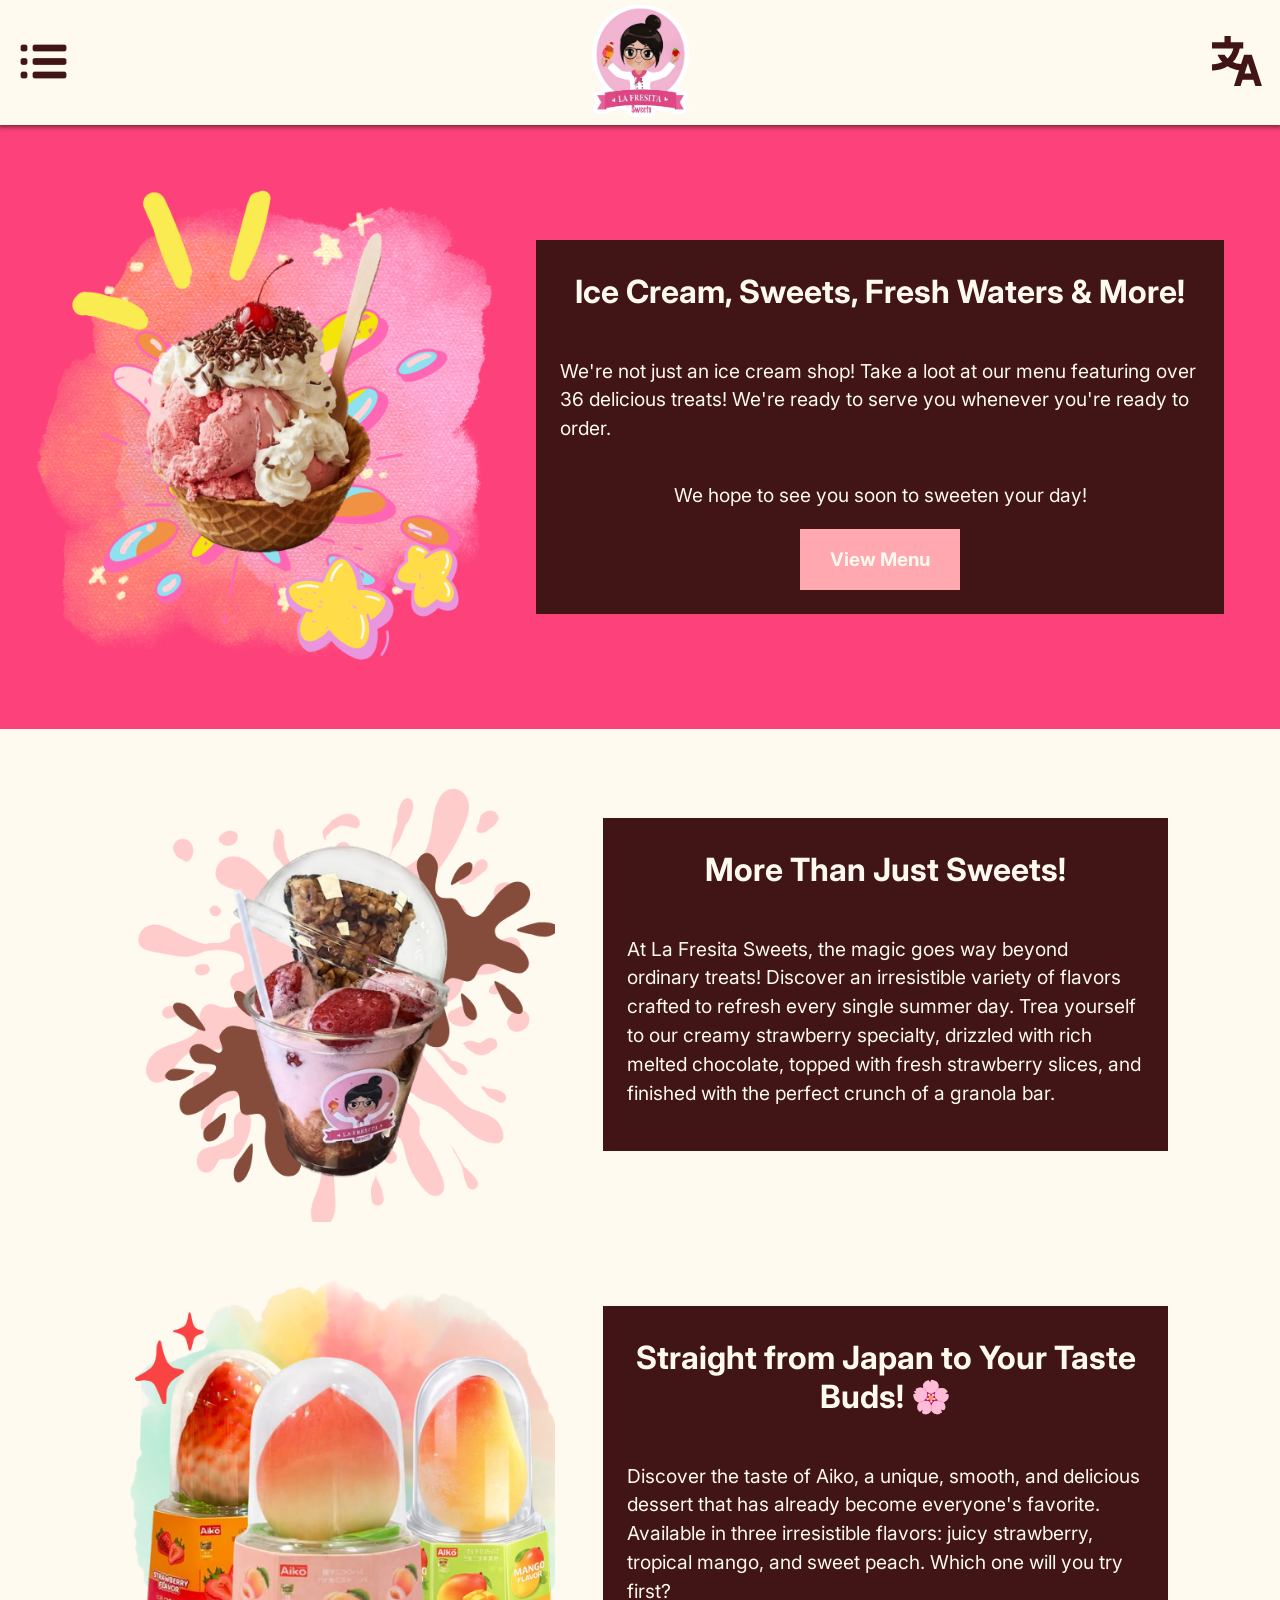
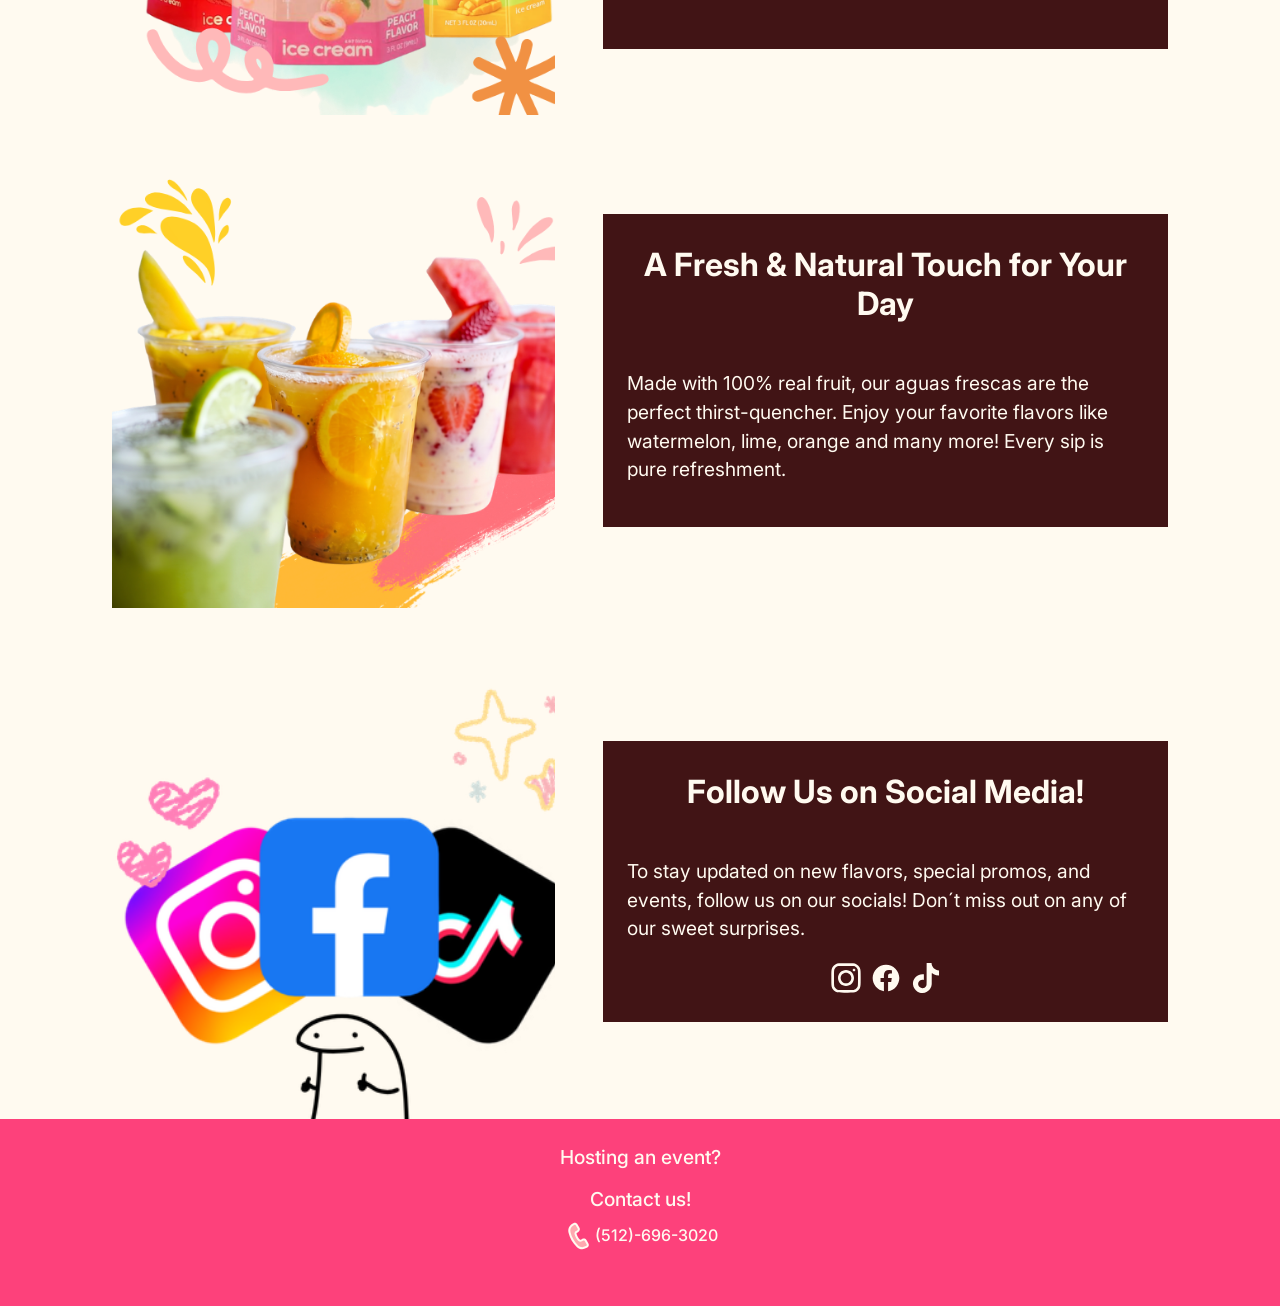
==== commit a2a6b8c5: "Functioning website, ayyy. TODO: The fucking menu still" ====
--- a/index.html
+++ b/index.html
@@ -91,28 +91,17 @@
         <br>
         <br>
 
-        <!-- Page Footer, Contact Us, Follow Us Section -->
-        <footer>
-            <div class="container new-column-container" id="footer-style">
-                <br>
-                <div class="new-column-container">
-                    <div class="new-column-container">
-                        <h3 class="inter-h3-text" data-i18n="footer.h1"></h3>
-                        <h3 class="inter-h3-text" data-i18n="footer.h2"></h3>
-                        <div class="container">
-                            <img class="icons" src="Images/email-icon.svg">
-                            <a href="">email@gmail.com</a>
-                        </div>
-                        <div class="container">
-                            <img class="icons" src="Images/phone-icon.svg">
-                            <a href="">(512)-696-3020</a>
-                        </div>
-                    </div>
-
-                    <br>
+        <!-- Section 4 - Socials -->
+        <section>
+            <div class="column-container next-section-container">
+                <div class="image-container">
+                    <img class="filler-image" src="Images/socials-better.png" type="image/png">
+                </div>
+                <div class="text-container landscape-text-container">
+                    <h2 class="inter-header-text" data-i18n="socials.header"></h2>
+                    <p class="inter-box-text" data-i18n="socials.p1"></p>
 
                     <div class="container new-column-container">
-                        <h3 class="inter-h3-text" data-i18n="footer.follow-us"></h3>
                         <div class="container" id="social-media">
                             <a href="https://www.instagram.com/lafresita.sweets/">
                                 <img class="icons" src="Images/instagram-icon.svg">
@@ -126,6 +115,44 @@
                         </div>
                     </div>
                 </div>
+            </div>
+        </section>
+
+        <!-- Page Footer, Contact Us, Follow Us Section -->
+        <footer>
+            <div class="container new-column-container" id="footer-style">
+                <br>
+                <div class="new-column-container">
+                    <div class="new-column-container">
+                        <h3 class="inter-h3-text" data-i18n="footer.h1"></h3>
+                        <h3 class="inter-h3-text" data-i18n="footer.h2"></h3>
+                        <!-- <div class="container">
+                            <img class="icons" src="Images/email-icon.svg">
+                            <a href="">email@gmail.com</a>
+                        </div> -->
+                        <div class="container">
+                            <img class="icons" src="Images/phone-icon.svg">
+                            <a href="tel:+15126963020" class="no-text-decoration inter-small-text">(512)-696-3020</a>
+                        </div>
+                    </div>
+
+                    <br>
+
+                    <!-- <div class="container new-column-container">
+                        <h3 class="inter-h3-text" data-i18n="footer.follow-us"></h3>
+                        <div class="container" id="social-media">
+                            <a href="https://www.instagram.com/lafresita.sweets/">
+                                <img class="icons" src="Images/instagram-icon.svg">
+                            </a>
+                            <a href="https://www.facebook.com/profile.php?id=61572434355520">
+                                <img class="icons" src="Images/facebook-icon.svg">
+                            </a>
+                            <a href="https://www.tiktok.com/@la.fresita.sweets">
+                                <img class="icons" src="Images/tiktok-icon.svg">
+                            </a>
+                        </div>
+                    </div> -->
+                </div>
                 <br>
                 <br>
             </div>
--- a/style.css
+++ b/style.css
@@ -169,6 +169,9 @@
     display: block;
 }
 
+.no-text-decoration{
+    text-decoration: none;
+}
 
 /* IDs */
 #hook-image-container{
@@ -209,8 +212,11 @@
     gap: .5em;
 }
 
-#address{
-    text-decoration: none;
+#under-construction{
+    display: flex;
+    flex-direction: column;
+    justify-content: flex-start;
+    align-items: center;
 }
 
 /* FONTS */
@@ -239,7 +245,7 @@
     font-optical-sizing: auto;
     font-weight: 500;
     font-style: normal;
-    font-size: 1.1rem;
+    font-size: 1.2rem;
     text-align: center;
     color: var(--main-text-color);
     line-height: 3px;
@@ -264,6 +270,38 @@
     font-size: 3rem;
     text-align: center;
     color: var(--accent-color1);
+}
+
+.inter-h2-text{
+    font-family: "Inter", sans-serif;
+    font-optical-sizing: auto;
+    font-weight: 700;
+    font-style: normal;
+    font-size: 2rem;
+    text-align: center;
+    color: var(--accent-color1);
+}
+
+.inter-small-text{
+    font-family: "Inter", sans-serif;
+    font-optical-sizing: auto;
+    font-weight: 500;
+    font-style: normal;
+    font-size: 1rem;
+    text-align: center;
+    color: var(--main-text-color);
+    line-height: 3px;
+}
+
+.inter-small-dark-text{
+    font-family: "Inter", sans-serif;
+    font-optical-sizing: auto;
+    font-weight: 500;
+    font-style: normal;
+    font-size: 1rem;
+    text-align: center;
+    color: var(--accent-color1);
+    line-height: 3px;
 }
 
 /* IMAGES */
@@ -275,6 +313,14 @@
 #dropdown-menu{
     height: 75px;
     width: auto;
+}
+
+.dropdown.force-closed .dropdown-options{
+    display: none !important;
+}
+
+.dropdown.force-closed button{
+    background-color: transparent !important;
 }
 
 #store-logo{
